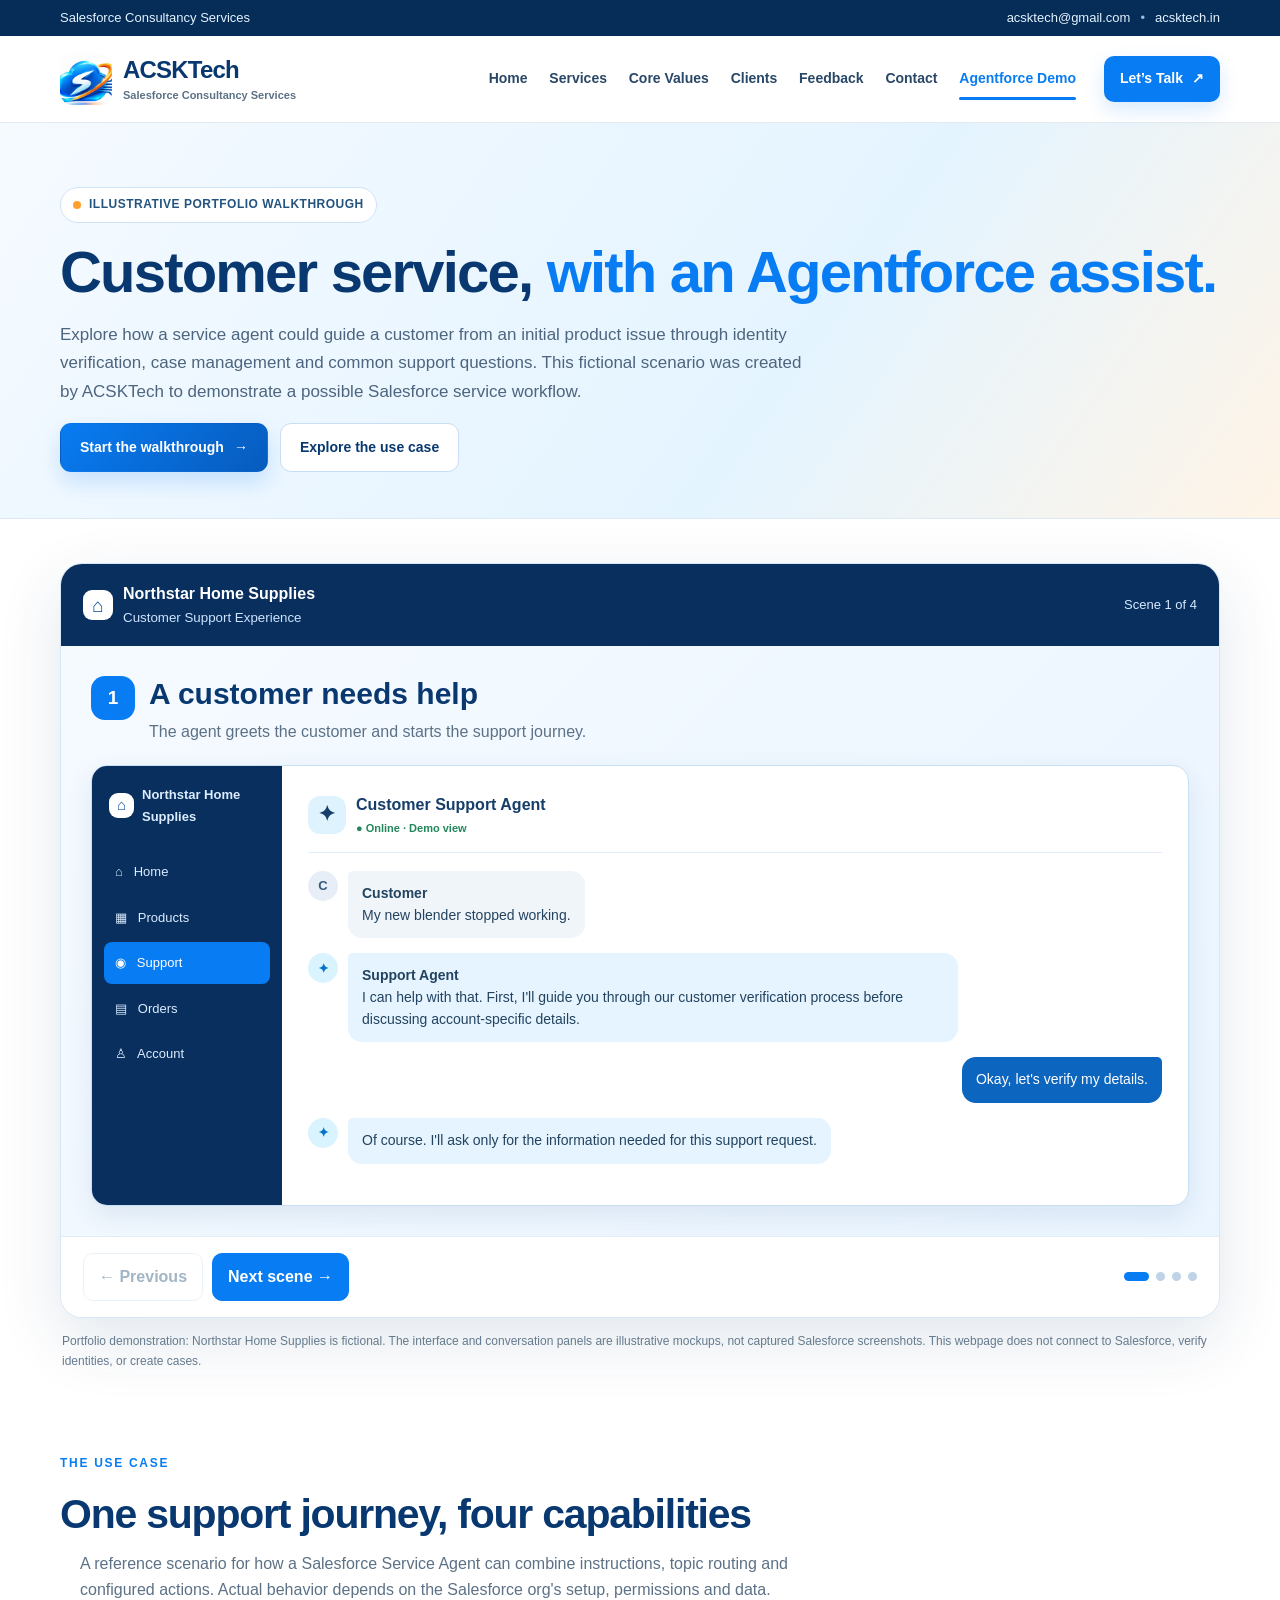
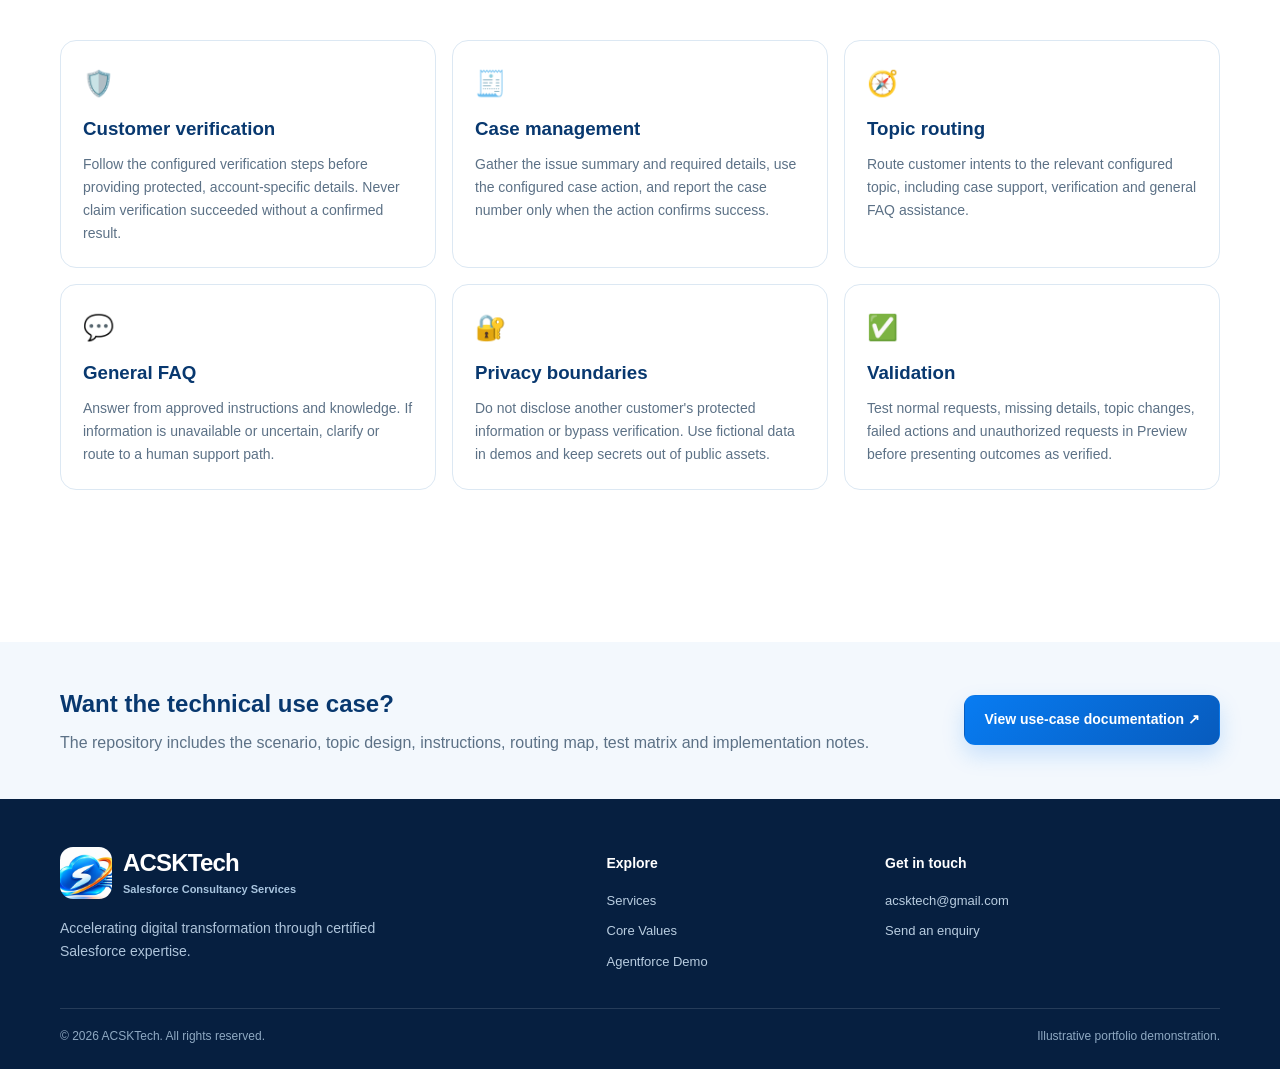
==== agentforce-demo.html @ c54c713b "Add screenshot-style Agentforce demo walkthrough" ====
<!doctype html>
<html lang="en">
<head>
<meta charset="utf-8"><meta name="viewport" content="width=device-width, initial-scale=1">
<title>Agentforce Service Demo | ACSKTech</title>
<meta name="description" content="Explore a screenshot-style Agentforce service journey for the fictional Northstar Home Supplies company, presented by ACSKTech.">
<meta name="theme-color" content="#073b78"><link rel="icon" type="image/jpeg" href="acsktech-logo-mark.jpg"><link rel="stylesheet" href="styles.css">
<style>
.demo-hero{background:linear-gradient(125deg,#f5faff,#e4f4ff 62%,#fff4e7);padding:64px 0 46px;border-bottom:1px solid var(--line)}.demo-hero h1{font-size:clamp(36px,5vw,58px);line-height:1.08;letter-spacing:-1.8px;color:var(--navy);margin:0 0 18px}.demo-hero h1 span{color:var(--blue)}.demo-hero p{max-width:760px;color:#4d657e;font-size:17px}.demo-label{display:inline-flex;align-items:center;gap:8px;padding:7px 12px;border-radius:999px;background:#fff;border:1px solid #cfe3f7;color:#23547f;font-size:12px;font-weight:800;letter-spacing:.5px;text-transform:uppercase;margin-bottom:18px}.demo-label:before{content:"";width:8px;height:8px;border-radius:50%;background:var(--orange)}.demo-wrap{padding:44px 0 70px}.demo-player{border:1px solid #d8e7f5;border-radius:22px;overflow:hidden;box-shadow:0 22px 65px rgba(8,56,111,.12);background:white}.player-top{display:flex;align-items:center;justify-content:space-between;gap:15px;padding:17px 22px;background:#082f5e;color:white}.player-brand{font-weight:800;display:flex;align-items:center;gap:10px}.mini-house{display:grid;place-items:center;width:30px;height:30px;border-radius:9px;background:#fff;color:#0a4e9e;font-size:19px}.player-counter{font-size:13px;color:#d7eaff;white-space:nowrap}.player-stage{padding:clamp(14px,3vw,30px);background:linear-gradient(135deg,#f5faff,#eaf5ff)}.slide{display:none}.slide.active{display:block;animation:fadein .28s ease}@keyframes fadein{from{opacity:.45;transform:translateY(5px)}to{opacity:1;transform:none}}.slide-head{display:flex;align-items:flex-start;gap:14px;margin-bottom:20px}.slide-num{flex:0 0 44px;height:44px;display:grid;place-items:center;border-radius:14px;background:var(--blue);color:white;font-weight:900;font-size:19px}.slide-head h2{margin:0;color:var(--navy);font-size:clamp(22px,3vw,30px);line-height:1.2}.slide-head p{margin:7px 0 0;color:var(--muted)}.mock-app{display:grid;grid-template-columns:190px minmax(0,1fr);min-height:345px;border:1px solid #c9dff2;border-radius:16px;overflow:hidden;background:white;box-shadow:0 10px 28px rgba(8,56,111,.09)}.mock-sidebar{background:#082f5e;color:#dcecff;padding:18px 12px}.mock-logo{font-weight:800;font-size:13px;display:flex;gap:8px;align-items:center;padding:0 5px 20px}.mock-logo .mini-house{width:25px;height:25px;flex:0 0 25px;font-size:15px}.mock-nav{padding:10px 11px;border-radius:8px;font-size:13px;margin:4px 0}.mock-nav.selected{background:#087cf2;color:white}.mock-main{padding:clamp(14px,2.5vw,26px);min-width:0}.mock-title{display:flex;align-items:center;gap:10px;border-bottom:1px solid #e3edf7;padding-bottom:15px;margin-bottom:18px;font-weight:850;color:#163e69}.agent-dot{display:grid;place-items:center;width:38px;height:38px;border-radius:12px;background:#dff3ff;font-size:21px}.status{display:block;color:#23875b;font-size:11px;font-weight:700}.chat-row{display:flex;gap:10px;margin:15px 0;align-items:flex-start}.chat-avatar{flex:0 0 30px;width:30px;height:30px;border-radius:50%;background:#e7eef7;display:grid;place-items:center;color:#365b7d;font-size:13px;font-weight:800}.bubble{padding:12px 14px;border-radius:5px 14px 14px 14px;background:#f0f5fa;max-width:610px;color:#23435f;font-size:14px;line-height:1.55}.chat-row.agent .chat-avatar{background:#d9f3ff;color:#0874c9}.chat-row.agent .bubble{background:#e5f4ff}.chat-row.right{justify-content:flex-end}.chat-row.right .bubble{background:#0c65be;color:#fff;border-radius:14px 5px 14px 14px}.field-list{border:1px solid #dce9f6;border-radius:12px;overflow:hidden}.field{display:flex;justify-content:space-between;gap:12px;padding:12px 14px;border-bottom:1px solid #eaf1f8;font-size:13px}.field:last-child{border:0}.field strong{color:#234c75}.pill{font-size:11px;font-weight:800;border-radius:999px;padding:3px 8px;background:#fff0d9;color:#945500;white-space:nowrap}.pill.good{background:#def8e9;color:#16764a}.case-card{border:1px solid #d6e6f5;border-radius:13px;overflow:hidden}.case-head{display:flex;justify-content:space-between;gap:10px;align-items:center;background:#f5faff;padding:14px 16px;border-bottom:1px solid #dce9f6}.case-head strong{color:#163e69}.case-body{padding:16px}.case-number{font-size:23px;font-weight:900;color:#0b62bd;letter-spacing:.3px}.case-grid{display:grid;grid-template-columns:repeat(3,1fr);gap:12px;margin-top:14px}.case-stat{padding:12px;border-radius:10px;background:#f5f9fd}.case-stat small{display:block;color:var(--muted);font-size:11px}.case-stat strong{font-size:13px;color:#244b72}.notice{padding:11px 13px;border-radius:10px;background:#fff4e3;color:#885200;font-size:12px;margin-top:15px;border:1px solid #ffdfac}.choice-row{display:flex;flex-wrap:wrap;gap:9px;margin-top:14px}.choice{border:1px solid #b8d9f7;border-radius:9px;padding:8px 11px;color:#075bb5;font-size:12px;font-weight:800;background:#fff}.player-controls{display:flex;justify-content:space-between;align-items:center;gap:14px;padding:16px 22px;border-top:1px solid #e2edf7;background:white}.control-group{display:flex;gap:9px}.control-btn{border:1px solid #c9dced;background:white;color:#17476f;border-radius:10px;padding:10px 15px;font-weight:800;cursor:pointer}.control-btn.primary{background:var(--blue);color:white;border-color:var(--blue)}.control-btn:disabled{opacity:.4;cursor:not-allowed}.dots{display:flex;gap:7px;align-items:center}.dot-btn{width:9px;height:9px;border:0;border-radius:99px;background:#bfd3e6;padding:0;cursor:pointer}.dot-btn.active{width:25px;background:var(--blue)}.disclaimer{font-size:12px;color:#657a8e;margin:14px 2px 0}.usecase-grid{display:grid;grid-template-columns:repeat(3,1fr);gap:16px;margin-top:24px}.usecase-card{padding:22px;border:1px solid var(--line);border-radius:16px;background:white}.usecase-card .ico{font-size:25px;margin-bottom:10px}.usecase-card h3{color:var(--navy);margin-bottom:8px}.usecase-card p{color:var(--muted);font-size:14px;margin:0}.docs-band{background:#f3f8fd;padding:42px 0}.docs-inner{display:flex;align-items:center;justify-content:space-between;gap:24px}.docs-inner h2{margin:0 0 7px;color:var(--navy)}.docs-inner p{margin:0;color:var(--muted)}@media(max-width:720px){.mock-app{grid-template-columns:1fr}.mock-sidebar{display:none}.case-grid{grid-template-columns:1fr}.usecase-grid{grid-template-columns:1fr}.player-top,.player-controls{padding:14px}.docs-inner{align-items:flex-start;flex-direction:column}.demo-hero{padding:46px 0 32px}}@media(prefers-reduced-motion:reduce){.slide.active{animation:none}*{scroll-behavior:auto!important}}
</style>
</head>
<body><a class="skip-link" href="#main">Skip to content</a>
<div class="topbar"><div class="container topbar-inner"><span>Salesforce Consultancy Services</span><span><a href="mailto:acsktech@gmail.com">acsktech@gmail.com</a><span class="dot">•</span><a href="https://acsktech.in">acsktech.in</a></span></div></div>
<header class="site-header"><div class="container nav-wrap">
<a class="brand" href="index.html" aria-label="ACSKTech home"><img src="acsktech-logo-mark.jpg" alt="" width="52" height="52"><span class="brand-copy"><strong>ACSKTech</strong><small>Salesforce Consultancy Services</small></span></a>
<button class="menu-toggle" type="button" aria-expanded="false" aria-controls="primary-nav"><span></span><span></span><span></span><b class="sr-only">Toggle navigation</b></button>
<nav id="primary-nav" class="primary-nav" aria-label="Main navigation"><a href="index.html">Home</a><a href="services.html">Services</a><a href="values.html">Core Values</a><a href="clients.html">Clients</a><a href="feedback.html">Feedback</a><a href="contact.html">Contact</a><a class="active" aria-current="page" href="agentforce-demo.html">Agentforce Demo</a></nav>
<a class="header-cta" href="contact.html">Let’s Talk <span aria-hidden="true">↗</span></a>
</div></header>
<main id="main">
<section class="demo-hero"><div class="container"><span class="demo-label">Illustrative portfolio walkthrough</span><h1>Customer service, <span>with an Agentforce assist.</span></h1><p>Explore how a service agent could guide a customer from an initial product issue through identity verification, case management and common support questions. This fictional scenario was created by ACSKTech to demonstrate a possible Salesforce service workflow.</p><div class="button-row"><a class="button button-primary" href="#walkthrough">Start the walkthrough <span aria-hidden="true">→</span></a><a class="button button-secondary" href="#use-case">Explore the use case</a></div></div></section>
<section class="demo-wrap" id="walkthrough"><div class="container"><div class="demo-player" aria-label="Screenshot-style Agentforce demo walkthrough">
<div class="player-top"><div class="player-brand"><span class="mini-house" aria-hidden="true">⌂</span><span>Northstar Home Supplies <small style="display:block;font-weight:500;color:#cfe4ff">Customer Support Experience</small></span></div><div class="player-counter" id="counter" aria-live="polite">Scene 1 of 4</div></div>
<div class="player-stage">
<article class="slide active" data-slide="0"><div class="slide-head"><span class="slide-num">1</span><div><h2>A customer needs help</h2><p>The agent greets the customer and starts the support journey.</p></div></div><div class="mock-app"><aside class="mock-sidebar"><div class="mock-logo"><span class="mini-house">⌂</span> Northstar Home Supplies</div><div class="mock-nav">⌂ &nbsp; Home</div><div class="mock-nav">▦ &nbsp; Products</div><div class="mock-nav selected">◉ &nbsp; Support</div><div class="mock-nav">▤ &nbsp; Orders</div><div class="mock-nav">♙ &nbsp; Account</div></aside><div class="mock-main"><div class="mock-title"><span class="agent-dot">✦</span><span>Customer Support Agent <span class="status">● Online · Demo view</span></span></div><div class="chat-row"><span class="chat-avatar">C</span><div class="bubble"><strong>Customer</strong><br>My new blender stopped working.</div></div><div class="chat-row agent"><span class="chat-avatar">✦</span><div class="bubble"><strong>Support Agent</strong><br>I can help with that. First, I'll guide you through our customer verification process before discussing account-specific details.</div></div><div class="chat-row right"><div class="bubble">Okay, let's verify my details.</div></div><div class="chat-row agent"><span class="chat-avatar">✦</span><div class="bubble">Of course. I'll ask only for the information needed for this support request.</div></div></div></div></article>
<article class="slide" data-slide="1"><div class="slide-head"><span class="slide-num">2</span><div><h2>Verification comes first</h2><p>Account-specific help follows the configured verification process.</p></div></div><div class="mock-app"><aside class="mock-sidebar"><div class="mock-logo"><span class="mini-house">⌂</span> Northstar Home Supplies</div><div class="mock-nav">⌂ &nbsp; Home</div><div class="mock-nav">▦ &nbsp; Products</div><div class="mock-nav selected">◉ &nbsp; Support</div><div class="mock-nav">▤ &nbsp; Orders</div><div class="mock-nav">♙ &nbsp; Account</div></aside><div class="mock-main"><div class="mock-title"><span class="agent-dot">🛡</span><span>Customer Verification <span class="status">● Secure support flow · Illustrative</span></span></div><div class="field-list"><div class="field"><strong>Identity information</strong><span class="pill">Required by policy</span></div><div class="field"><span>Customer-provided details</span><span class="pill good">Demo input</span></div><div class="field"><span>Order or account reference</span><span class="pill">If needed</span></div><div class="field"><span>Verification outcome</span><span class="pill">Not represented as real</span></div></div><div class="chat-row agent"><span class="chat-avatar">✦</span><div class="bubble">For your privacy, I need to complete the configured verification steps before sharing account-specific information. Please don't share passwords or payment-card details.</div></div><div class="notice">Illustrative UI only. No customer identity is checked and no real account data is accessed on this page.</div></div></div></article>
<article class="slide" data-slide="2"><div class="slide-head"><span class="slide-num">3</span><div><h2>Capture the issue and manage a case</h2><p>The agent collects useful details and reports an outcome only after the configured action succeeds.</p></div></div><div class="mock-app"><aside class="mock-sidebar"><div class="mock-logo"><span class="mini-house">⌂</span> Northstar Home Supplies</div><div class="mock-nav">⌂ &nbsp; Home</div><div class="mock-nav">▦ &nbsp; Products</div><div class="mock-nav selected">◉ &nbsp; Support</div><div class="mock-nav">▤ &nbsp; Orders</div><div class="mock-nav">♙ &nbsp; Account</div></aside><div class="mock-main"><div class="mock-title"><span class="agent-dot">▣</span><span>Service Case <span class="status">● Sample record view</span></span></div><div class="case-card"><div class="case-head"><strong>Blender not powering on</strong><span class="pill good">Illustrative sample</span></div><div class="case-body"><p style="margin:0;color:#5c7186;font-size:13px">Customer reports that the blender does not turn on when plugged in.</p><div class="case-grid"><div class="case-stat"><small>CASE REFERENCE</small><strong>DEMO-1047</strong></div><div class="case-stat"><small>PRIORITY</small><strong>Normal</strong></div><div class="case-stat"><small>STATUS</small><strong>Example only</strong></div></div><div class="notice">Sample case reference only — this page has not created a Salesforce record.</div></div></div><div class="chat-row agent"><span class="chat-avatar">✦</span><div class="bubble">I have captured the issue details in this demonstration. In a live configuration, I would confirm case creation only after Salesforce returns a successful result.</div></div></div></div></article>
<article class="slide" data-slide="3"><div class="slide-head"><span class="slide-num">4</span><div><h2>Answer FAQs and route the next request</h2><p>Common questions can be answered while more complex needs follow the configured routing path.</p></div></div><div class="mock-app"><aside class="mock-sidebar"><div class="mock-logo"><span class="mini-house">⌂</span> Northstar Home Supplies</div><div class="mock-nav">⌂ &nbsp; Home</div><div class="mock-nav">▦ &nbsp; Products</div><div class="mock-nav selected">◉ &nbsp; Support</div><div class="mock-nav">▤ &nbsp; Orders</div><div class="mock-nav">♙ &nbsp; Account</div></aside><div class="mock-main"><div class="mock-title"><span class="agent-dot">✦</span><span>Customer Support Agent <span class="status">● FAQ & routing · Demo view</span></span></div><div class="chat-row"><span class="chat-avatar">C</span><div class="bubble"><strong>Customer</strong><br>What is your return policy?</div></div><div class="chat-row agent"><span class="chat-avatar">✦</span><div class="bubble"><strong>Support Agent</strong><br>Our return policy depends on the product and purchase terms. I can help explain the published policy or guide you to the right support team for a product-specific issue.</div></div><div class="choice-row"><span class="choice">Product Support</span><span class="choice">Returns & Exchanges</span><span class="choice">Account Assistance</span></div><div class="notice">Example answer for the fictional company. Replace with Northstar's approved policy if this scenario is adapted for a real business.</div></div></div></article>
</div>
<div class="player-controls"><div class="control-group"><button class="control-btn" id="prev" type="button" disabled>← Previous</button><button class="control-btn primary" id="next" type="button">Next scene →</button></div><div class="dots" aria-label="Choose demo scene"><button class="dot-btn active" type="button" data-go="0" aria-label="Scene 1"></button><button class="dot-btn" type="button" data-go="1" aria-label="Scene 2"></button><button class="dot-btn" type="button" data-go="2" aria-label="Scene 3"></button><button class="dot-btn" type="button" data-go="3" aria-label="Scene 4"></button></div></div></div><p class="disclaimer">Portfolio demonstration: Northstar Home Supplies is fictional. The interface and conversation panels are illustrative mockups, not captured Salesforce screenshots. This webpage does not connect to Salesforce, verify identities, or create cases.</p>
<section id="use-case" class="section"><div class="section-heading"><p class="eyebrow">The use case</p><h2>One support journey, four capabilities</h2><p>A reference scenario for how a Salesforce Service Agent can combine instructions, topic routing and configured actions. Actual behavior depends on the Salesforce org's setup, permissions and data.</p></div><div class="usecase-grid"><article class="usecase-card"><div class="ico">🛡️</div><h3>Customer verification</h3><p>Follow the configured verification steps before providing protected, account-specific details. Never claim verification succeeded without a confirmed result.</p></article><article class="usecase-card"><div class="ico">🧾</div><h3>Case management</h3><p>Gather the issue summary and required details, use the configured case action, and report the case number only when the action confirms success.</p></article><article class="usecase-card"><div class="ico">🧭</div><h3>Topic routing</h3><p>Route customer intents to the relevant configured topic, including case support, verification and general FAQ assistance.</p></article><article class="usecase-card"><div class="ico">💬</div><h3>General FAQ</h3><p>Answer from approved instructions and knowledge. If information is unavailable or uncertain, clarify or route to a human support path.</p></article><article class="usecase-card"><div class="ico">🔐</div><h3>Privacy boundaries</h3><p>Do not disclose another customer's protected information or bypass verification. Use fictional data in demos and keep secrets out of public assets.</p></article><article class="usecase-card"><div class="ico">✅</div><h3>Validation</h3><p>Test normal requests, missing details, topic changes, failed actions and unauthorized requests in Preview before presenting outcomes as verified.</p></article></div></section>
</div></section>
<section class="docs-band"><div class="container docs-inner"><div><h2>Want the technical use case?</h2><p>The repository includes the scenario, topic design, instructions, routing map, test matrix and implementation notes.</p></div><a class="button button-primary" href="https://github.com/acsktech-acsk/acsktech-website/blob/main/docs/agentforce-northstar-use-case.md" target="_blank" rel="noopener">View use-case documentation ↗</a></div></section>
</main>
<footer class="site-footer"><div class="container footer-grid"><div class="footer-brand"><a class="brand brand-footer" href="index.html"><img src="acsktech-logo-mark.jpg" alt="" width="46" height="46"><span class="brand-copy"><strong>ACSKTech</strong><small>Salesforce Consultancy Services</small></span></a><p>Accelerating digital transformation through certified Salesforce expertise.</p></div><div><h2>Explore</h2><ul><li><a href="services.html">Services</a></li><li><a href="values.html">Core Values</a></li><li><a href="agentforce-demo.html">Agentforce Demo</a></li></ul></div><div><h2>Get in touch</h2><ul><li><a href="mailto:acsktech@gmail.com">acsktech@gmail.com</a></li><li><a href="contact.html">Send an enquiry</a></li></ul></div></div><div class="container footer-bottom"><span>© <span data-year></span> ACSKTech. All rights reserved.</span><span>Illustrative portfolio demonstration.</span></div></footer>
<script src="script.js" defer></script><script>
(()=>{const slides=[...document.querySelectorAll('.slide')],dots=[...document.querySelectorAll('.dot-btn')],prev=document.getElementById('prev'),next=document.getElementById('next'),counter=document.getElementById('counter');let current=0;function show(n){current=Math.max(0,Math.min(slides.length-1,n));slides.forEach((s,i)=>{s.classList.toggle('active',i===current);s.setAttribute('aria-hidden',String(i!==current))});dots.forEach((d,i)=>{d.classList.toggle('active',i===current);if(i===current)d.setAttribute('aria-current','step');else d.removeAttribute('aria-current')});prev.disabled=current===0;next.textContent=current===slides.length-1?'Start again ↺':'Next scene →';counter.textContent='Scene '+(current+1)+' of '+slides.length}prev.addEventListener('click',()=>show(current-1));next.addEventListener('click',()=>show(current===slides.length-1?0:current+1));dots.forEach(d=>d.addEventListener('click',()=>show(Number(d.dataset.go))));document.addEventListener('keydown',e=>{if(e.altKey||e.ctrlKey||e.metaKey)return;if(e.key==='ArrowRight')show(current===slides.length-1?0:current+1);if(e.key==='ArrowLeft')show(current-1)});show(0)})();
</script></body></html>
---- styles.css ----
/* ACSKTech responsive site styles — designed to keep content readable at every viewport. */
:root{--navy:#08386f;--blue:#087cf2;--blue-dark:#0759b5;--cyan:#12c9e8;--orange:#ff9f2d;--ink:#142d46;--muted:#5c7186;--line:#dce8f3;--pale:#f4f9ff;--white:#fff;--shadow:0 14px 38px rgba(8,56,111,.09);--radius:20px;--max:1160px}
*{box-sizing:border-box}html{scroll-behavior:smooth;scroll-padding-top:110px}body{margin:0;font-family:Inter,"Segoe UI",Roboto,Arial,sans-serif;color:var(--ink);background:#fff;line-height:1.65;-webkit-font-smoothing:antialiased}img{display:block;max-width:100%;height:auto}a{color:inherit;text-decoration:none}a:hover{color:var(--blue)}button,input,select,textarea{font:inherit}.container{width:min(var(--max),calc(100% - 48px));margin-inline:auto}.skip-link{position:absolute;left:-999px;top:10px;background:#fff;padding:10px;z-index:100}.skip-link:focus{left:10px}.sr-only{position:absolute;width:1px;height:1px;padding:0;margin:-1px;overflow:hidden;clip:rect(0,0,0,0);white-space:nowrap;border:0}
.topbar{background:#062c58;color:#e3f3ff;font-size:13px}.topbar-inner{min-height:36px;display:flex;justify-content:space-between;align-items:center;gap:12px}.topbar a{color:#e3f3ff}.dot{padding-inline:10px;color:#8fbfe9}
.site-header{position:sticky;top:0;z-index:50;background:rgba(255,255,255,.97);border-bottom:1px solid rgba(8,56,111,.1);backdrop-filter:blur(14px)}.nav-wrap{min-height:86px;display:flex;align-items:center;gap:28px}.brand{display:flex;align-items:center;gap:11px;flex:0 0 auto;min-width:250px}.brand img{width:52px;height:52px;object-fit:cover;border-radius:13px;background:#fff}.brand-copy{display:flex;flex-direction:column;line-height:1.2}.brand-copy strong{font-size:24px;letter-spacing:-.8px;color:var(--navy);font-weight:850}.brand-copy small{font-size:11px;color:var(--muted);font-weight:650;margin-top:5px}.primary-nav{display:flex;align-items:center;justify-content:center;gap:clamp(12px,1.7vw,24px);margin-left:auto}.primary-nav a{position:relative;color:#294766;font-weight:700;font-size:14px;white-space:nowrap;padding:12px 0}.primary-nav a:hover,.primary-nav a.active{color:var(--blue)}.primary-nav a.active:after{content:"";position:absolute;left:0;right:0;bottom:3px;height:3px;border-radius:3px;background:var(--blue)}.header-cta{display:inline-flex;align-items:center;gap:9px;background:var(--blue);color:white;padding:11px 16px;border-radius:10px;font-size:14px;font-weight:750;white-space:nowrap;box-shadow:0 8px 20px rgba(8,124,242,.16)}.header-cta:hover{background:var(--blue-dark);color:white}.menu-toggle{display:none;border:1px solid var(--line);background:#fff;border-radius:10px;width:44px;height:42px;align-items:center;justify-content:center;flex-direction:column;gap:5px;cursor:pointer}.menu-toggle span{width:19px;height:2px;background:var(--navy);border-radius:2px}
.hero{position:relative;overflow:hidden;background:linear-gradient(125deg,#f7fbff 0%,#eaf6ff 54%,#dcf3ff 100%);border-bottom:1px solid #e2f0fb}.hero:before{content:"";position:absolute;width:520px;height:520px;right:-180px;top:-250px;border-radius:50%;background:rgba(18,201,232,.12)}.hero-layout{position:relative;display:grid;grid-template-columns:minmax(0,1.12fr) minmax(300px,.88fr);gap:46px;align-items:center;min-height:550px;padding-block:64px}.hero-copy{max-width:690px}.eyebrow{display:flex;align-items:center;gap:9px;margin:0 0 16px;color:var(--blue);font-size:12px;letter-spacing:1.7px;text-transform:uppercase;font-weight:850}.eyebrow-dot{width:8px;height:8px;border-radius:50%;background:var(--orange);box-shadow:0 0 0 4px rgba(255,159,45,.16)}h1,h2,h3,p{margin-top:0}.hero h1{font-size:clamp(40px,4.5vw,64px);line-height:1.08;letter-spacing:-2.4px;color:var(--navy);margin:0;max-width:760px}.hero h1 span{color:var(--blue)}.hero-lead{max-width:650px;margin:22px 0 28px;font-size:18px;line-height:1.75;color:#4d657e}.button-row{display:flex;gap:12px;flex-wrap:wrap}.button{display:inline-flex;justify-content:center;align-items:center;gap:10px;min-height:48px;padding:12px 19px;border-radius:11px;border:1px solid transparent;font-weight:800;font-size:14px;cursor:pointer;transition:transform .18s,background .18s,border-color .18s}.button:hover{transform:translateY(-2px)}.button-primary{background:linear-gradient(135deg,var(--blue),#075bbd);color:#fff;box-shadow:0 10px 22px rgba(8,124,242,.18)}.button-primary:hover{color:#fff;background:#075bbd}.button-secondary{background:#fff;border-color:#c7def4;color:var(--navy)}.button-secondary:hover{background:#f5fbff;color:var(--blue)}.trust-line{display:flex;align-items:center;gap:9px;margin-top:24px;font-size:13px;color:#58718a;font-weight:650}.trust-check{display:grid;place-items:center;width:21px;height:21px;border-radius:50%;background:#d9f8ec;color:#11744d;font-weight:900}
.hero-art{position:relative;min-height:360px;display:grid;place-items:center;isolation:isolate}.art-glow{position:absolute;width:340px;height:280px;background:radial-gradient(ellipse,rgba(18,201,232,.25),transparent 70%);filter:blur(5px)}.art-cloud{position:relative;z-index:2;width:250px;height:145px;border-radius:100px;background:linear-gradient(145deg,#13d5ed 0%,#087cf2 72%);box-shadow:0 28px 52px rgba(8,124,242,.24);transform:rotate(-5deg);display:grid;place-items:center}.art-cloud:before,.art-cloud:after{content:"";position:absolute;background:linear-gradient(145deg,#13d5ed,#087cf2);border-radius:50%;z-index:-1}.art-cloud:before{width:130px;height:130px;left:36px;top:-55px}.art-cloud:after{width:150px;height:150px;right:26px;top:-72px}.art-cloud span{font-size:78px;color:#fff;font-weight:900;line-height:1;text-shadow:0 4px 0 rgba(0,54,127,.15)}.art-orbit{position:absolute;z-index:3;width:330px;height:118px;border:4px solid var(--orange);border-left-color:transparent;border-right-color:transparent;border-radius:50%;transform:rotate(-18deg)}.orbit-two{width:390px;height:190px;border-color:rgba(8,124,242,.24);border-left-color:transparent;border-right-color:transparent;transform:rotate(25deg)}.art-node{position:absolute;z-index:4;width:18px;height:18px;border:5px solid #fff;border-radius:50%;background:var(--orange);box-shadow:0 0 0 4px rgba(255,159,45,.2)}.node-one{right:8%;top:24%}.node-two{left:7%;bottom:26%;background:var(--cyan);box-shadow:0 0 0 4px rgba(18,201,232,.2)}.node-three{right:15%;bottom:18%;background:var(--blue);box-shadow:0 0 0 4px rgba(8,124,242,.2)}.art-label{position:absolute;z-index:5;background:rgba(255,255,255,.9);border:1px solid rgba(8,56,111,.08);border-radius:10px;padding:9px 13px;box-shadow:var(--shadow);font-size:12px;font-weight:800;color:#285477}.label-one{top:12%;left:1%}.label-two{bottom:9%;right:0}
.section{padding:82px 0}.section-soft{background:#f5f9fe}.section-heading{max-width:760px;margin-bottom:36px}.section-heading.centered{text-align:center;margin-inline:auto}.section-heading.centered .eyebrow{justify-content:center}.section-heading h2,.band h2{font-size:clamp(29px,3.2vw,42px);line-height:1.18;letter-spacing:-1.2px;color:var(--navy);margin-bottom:13px}.section-heading>p:last-child{color:var(--muted);max-width:720px;margin-inline:auto}.feature-grid{display:grid;grid-template-columns:repeat(3,minmax(0,1fr));gap:20px}.feature-card,.service-card,.value-card{background:#fff;border:1px solid #e1ebf5;border-radius:var(--radius);padding:27px;box-shadow:var(--shadow)}.feature-icon{display:grid;place-items:center;width:49px;height:49px;border-radius:14px;background:linear-gradient(145deg,#e5f6ff,#d8f4ff);color:var(--blue);font-size:24px;font-weight:800;margin-bottom:18px}.feature-card h3,.service-card h2,.value-card h2{font-size:19px;color:var(--navy);margin-bottom:9px}.feature-card p,.service-card p,.value-card p{font-size:14px;line-height:1.75;color:var(--muted);margin-bottom:0}.band{background:linear-gradient(120deg,#062d5c,#0874dc);color:#fff;padding:52px 0}.band-inner{display:flex;align-items:center;justify-content:space-between;gap:36px}.band h2{color:#fff;max-width:720px}.band p:not(.eyebrow){color:#d9ebff;max-width:690px;margin-bottom:0}.eyebrow-light{color:#b7eaff}.button-light{background:#fff;color:var(--navy);flex:0 0 auto}.button-light:hover{color:var(--blue);background:#f1f8ff}.steps-grid{display:grid;grid-template-columns:repeat(4,minmax(0,1fr));gap:24px}.step{padding:8px 0}.step>span{display:grid;place-items:center;width:43px;height:43px;border-radius:13px;background:#e3f3ff;color:var(--blue);font-weight:900;margin-bottom:18px}.step h3{font-size:18px;color:var(--navy);margin-bottom:7px}.step p{font-size:14px;color:var(--muted);margin-bottom:0}
.page-hero{padding:72px 0 68px;background:linear-gradient(125deg,#f5fbff,#e4f5ff);border-bottom:1px solid #e2effa}.narrow{max-width:var(--max)}.page-hero h1{font-size:clamp(36px,4.2vw,54px);line-height:1.12;letter-spacing:-1.7px;color:var(--navy);max-width:850px;margin:0 0 14px}.page-hero p:not(.eyebrow){font-size:18px;color:var(--muted);max-width:760px;margin-bottom:0}.service-grid,.values-grid{display:grid;grid-template-columns:repeat(3,minmax(0,1fr));gap:20px}.service-card{min-height:220px}.service-card h2{font-size:19px}.values-grid{grid-template-columns:repeat(3,minmax(0,1fr))}.value-number{display:block;color:var(--blue);font-weight:900;font-size:12px;letter-spacing:1.5px;margin-bottom:17px}.content-panel{max-width:740px;margin:0 auto;padding:42px;border:1px solid var(--line);border-radius:var(--radius);box-shadow:var(--shadow);text-align:center}.content-panel .feature-icon{margin-inline:auto}.content-panel h2{font-size:27px;color:var(--navy)}.content-panel p{color:var(--muted);max-width:580px;margin:0 auto 25px}
.contact-layout{display:grid;grid-template-columns:minmax(0,.82fr) minmax(0,1.18fr);gap:48px;align-items:start}.contact-aside{padding:14px 0}.contact-aside h2{font-size:clamp(28px,3vw,38px);line-height:1.18;letter-spacing:-1px;color:var(--navy);margin-bottom:14px}.contact-aside>p:not(.eyebrow){color:var(--muted);line-height:1.8}.contact-detail{display:flex;align-items:flex-start;gap:14px;padding:18px 0;border-bottom:1px solid #e5edf5}.detail-icon{display:grid;place-items:center;flex:0 0 42px;height:42px;border-radius:12px;background:#e8f6ff;color:var(--blue);font-size:20px}.contact-detail strong,.contact-detail a,.contact-detail span:not(.detail-icon){display:block}.contact-detail strong{font-size:14px;color:var(--navy);margin:0 0 3px}.contact-detail div>a,.contact-detail div>span{font-size:14px;color:var(--muted);overflow-wrap:anywhere}.aside-note{margin-top:24px;background:#f3f9ff;border-radius:13px;padding:17px 18px;font-size:14px}.aside-note strong{color:var(--navy)}.aside-note p{margin:5px 0 0;color:var(--muted)}.aside-note a{color:var(--blue);font-weight:750}.form-panel{padding:30px;background:#fff;border:1px solid #e0eaf4;border-radius:var(--radius);box-shadow:var(--shadow)}.form-panel h2{font-size:27px;color:var(--navy);margin:0 0 5px}.panel-intro{color:var(--muted);font-size:13px;margin-bottom:23px}.form-panel form{display:grid;gap:9px}.form-panel label{font-size:13px;font-weight:750;color:#244768;margin-top:7px}.form-panel input,.form-panel textarea,.form-panel select{display:block;width:100%;margin-top:6px;border:1px solid #cbdbea;border-radius:10px;padding:12px 13px;background:#fff;color:var(--ink);outline:none;transition:border-color .15s,box-shadow .15s}.form-panel input:focus,.form-panel textarea:focus,.form-panel select:focus{border-color:var(--blue);box-shadow:0 0 0 3px rgba(8,124,242,.12)}.form-panel textarea{min-height:132px;resize:vertical}.form-panel input::placeholder,.form-panel textarea::placeholder{color:#91a1b2}.form-panel .button{margin-top:9px;justify-self:start}.form-status{min-height:1.4em;margin:4px 0 0;font-size:13px;font-weight:700;color:var(--muted)}.form-status.success{color:#137547}.form-status.error{color:#b42318}.form-note{font-size:12px;color:#718398;margin:0}.honeypot{position:absolute!important;left:-10000px!important;top:auto!important;width:1px!important;height:1px!important;overflow:hidden!important}.submit-button:disabled{opacity:.65;cursor:wait;transform:none}
.site-footer{background:#061f40;color:#d4e5f6;padding:48px 0 22px}.footer-grid{display:grid;grid-template-columns:1.5fr .7fr 1fr;gap:44px}.brand-footer{min-width:0}.brand-footer .brand-copy strong{color:#fff}.brand-footer .brand-copy small{color:#a9c5df}.footer-brand>p{max-width:370px;margin:18px 0 0;color:#afc5db;font-size:14px}.site-footer h2{font-size:14px;color:#fff;margin:5px 0 15px}.site-footer ul{list-style:none;margin:0;padding:0;display:grid;gap:9px}.site-footer li,.site-footer li a{font-size:13px;color:#b9cde0}.site-footer li a:hover{color:#fff}.footer-note{font-size:12px;color:#8fa9c2;max-width:300px;margin-top:18px}.footer-bottom{display:flex;justify-content:space-between;gap:15px;border-top:1px solid rgba(255,255,255,.13);margin-top:36px;padding-top:18px;color:#8fa9c2;font-size:12px}
@media(max-width:1080px){.brand{min-width:220px}.brand-copy strong{font-size:22px}.nav-wrap{gap:18px}.primary-nav{gap:13px}.primary-nav a{font-size:13px}.header-cta{padding:10px 12px}.hero-layout{gap:25px}.art-label{font-size:11px}}
@media(max-width:900px){.container{width:min(var(--max),calc(100% - 36px))}.nav-wrap{min-height:76px;flex-wrap:wrap;justify-content:space-between;gap:12px}.brand{min-width:0}.brand img{width:46px;height:46px}.brand-copy strong{font-size:21px}.menu-toggle{display:flex;margin-left:auto}.header-cta{display:none}.primary-nav{display:none;order:5;flex:0 0 100%;width:100%;margin:0;padding:7px 0 15px;align-items:stretch;gap:2px;flex-direction:column}.primary-nav.is-open{display:flex}.primary-nav a{padding:11px 12px;border-radius:8px;font-size:14px}.primary-nav a.active:after{display:none}.primary-nav a.active{background:#eef7ff}.hero-layout{grid-template-columns:minmax(0,1fr) minmax(250px,.8fr);min-height:490px;padding-block:54px}.hero h1{font-size:clamp(38px,5.4vw,54px)}.hero-art{min-height:290px;transform:scale(.92)}.feature-grid,.service-grid,.values-grid{grid-template-columns:repeat(2,minmax(0,1fr))}.steps-grid{grid-template-columns:repeat(2,minmax(0,1fr))}.contact-layout{grid-template-columns:1fr;gap:26px}.contact-aside{padding:0}.contact-detail{max-width:550px}.form-panel{max-width:760px;width:100%}}
@media(max-width:620px){.container{width:calc(100% - 32px)}.topbar-inner{min-height:34px;justify-content:center;text-align:center}.topbar-inner>span:first-child{display:none}.topbar-inner>span:last-child{font-size:12px}.nav-wrap{min-height:70px}.brand img{width:42px;height:42px}.brand-copy strong{font-size:20px}.brand-copy small{font-size:10px}.hero-layout{grid-template-columns:1fr;gap:8px;padding-block:48px 36px}.hero h1{font-size:clamp(38px,10vw,50px);letter-spacing:-1.7px}.hero-lead{font-size:16px;margin:18px 0 23px}.hero-art{min-height:240px;transform:scale(.78);margin:-2px 0 -18px}.trust-line{align-items:flex-start;font-size:12px}.section{padding:60px 0}.section-heading{margin-bottom:28px}.section-heading h2,.band h2{font-size:30px}.feature-grid,.service-grid,.values-grid,.steps-grid{grid-template-columns:1fr}.feature-card,.service-card,.value-card{padding:23px}.band{padding:40px 0}.band-inner{align-items:flex-start;flex-direction:column;gap:22px}.page-hero{padding:52px 0}.page-hero h1{font-size:clamp(34px,9vw,44px)}.page-hero p:not(.eyebrow){font-size:16px}.content-panel{padding:28px 22px}.form-panel{padding:23px 18px}.form-panel h2{font-size:24px}.footer-grid{grid-template-columns:1fr;gap:28px}.footer-bottom{flex-direction:column;gap:5px;margin-top:28px}.button-row .button{width:100%}}
@media(prefers-reduced-motion:reduce){*,*::before,*::after{scroll-behavior:auto!important;transition:none!important}}

/* Portfolio showcase */
.portfolio-section{background:linear-gradient(180deg,#fff 0%,#f4f9ff 100%)}.portfolio-card{max-width:900px;margin:0 auto;padding:clamp(24px,4vw,42px);border:1px solid #dce8f3;border-radius:22px;background:#fff;box-shadow:0 14px 38px rgba(8,56,111,.09)}.portfolio-card-top{display:flex;justify-content:space-between;align-items:center;gap:12px;flex-wrap:wrap;margin-bottom:20px}.portfolio-tag,.portfolio-status{display:inline-flex;align-items:center;padding:6px 11px;border-radius:999px;font-size:12px;font-weight:800}.portfolio-tag{background:#e8f3ff;color:#0759b5}.portfolio-status{background:#e5f9f3;color:#11744d}.portfolio-card h3{font-size:clamp(25px,3vw,34px);line-height:1.2;color:var(--navy);margin:0 0 14px;letter-spacing:-.7px}.portfolio-card>p{color:var(--muted)}.portfolio-points{padding-left:22px;margin:20px 0;color:#294766}.portfolio-points li{margin:8px 0;padding-left:4px}.portfolio-disclaimer{border-left:3px solid var(--orange);background:#fff8ee;padding:12px 15px;border-radius:0 9px 9px 0;font-size:13px;margin:22px 0}.portfolio-card .button-row{margin-top:20px}

/* Embedded portfolio video */
.portfolio-video-wrap{margin-top:24px}.portfolio-video{display:block;width:100%;max-height:620px;aspect-ratio:16/9;background:#071b34;border:1px solid #dce8f3;border-radius:16px;object-fit:contain}.portfolio-video-note{margin:10px 2px 0;font-size:13px;color:var(--muted)}
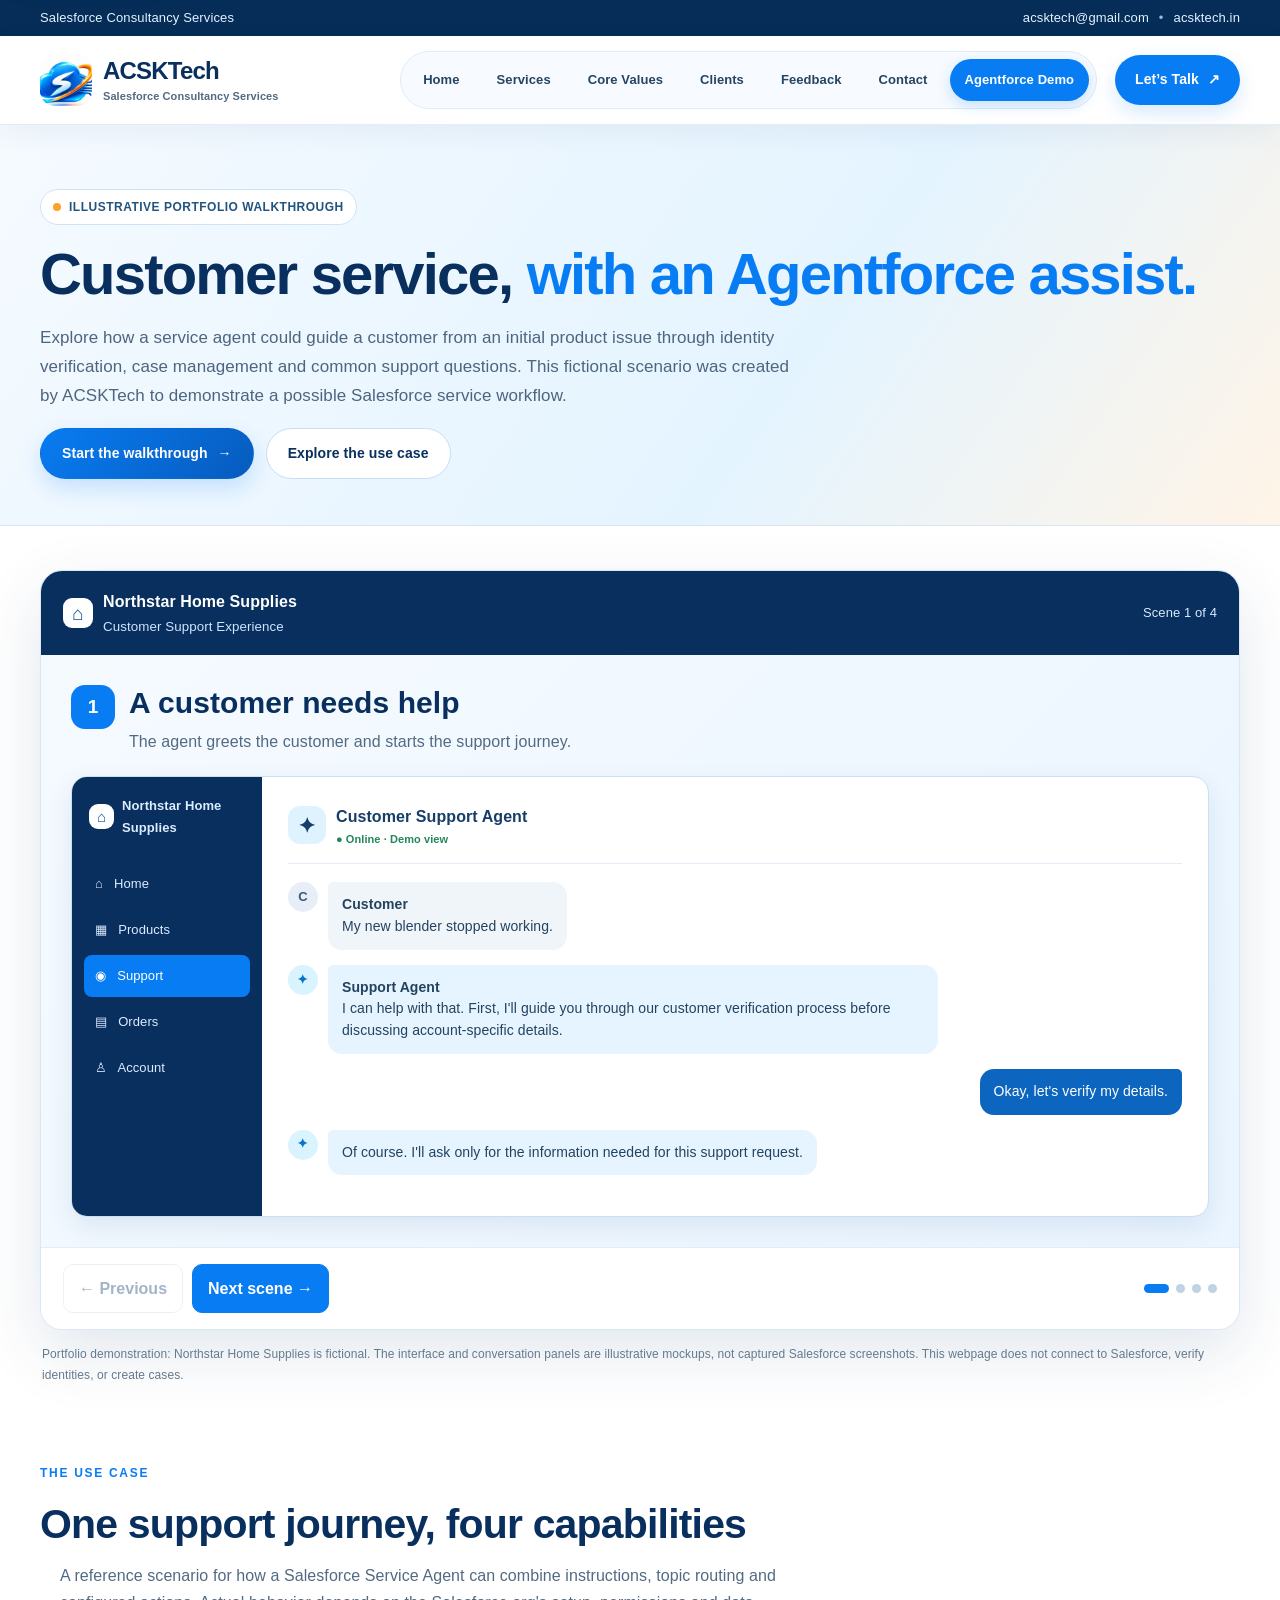
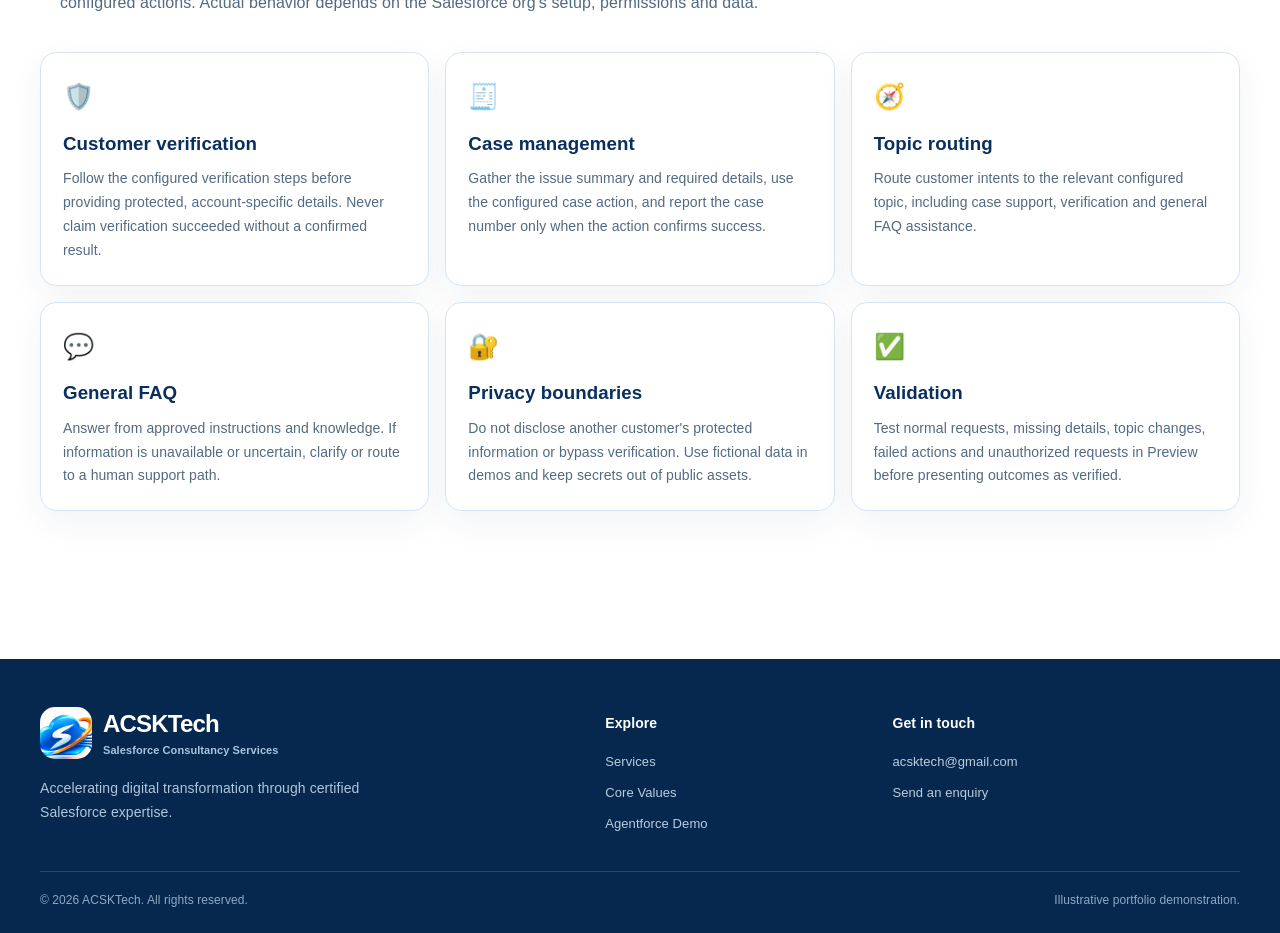
==== commit bb819bee: "Remove repository references and links from public demo page" ====
--- a/agentforce-demo.html
+++ b/agentforce-demo.html
@@ -30,7 +30,7 @@
 <div class="player-controls"><div class="control-group"><button class="control-btn" id="prev" type="button" disabled>← Previous</button><button class="control-btn primary" id="next" type="button">Next scene →</button></div><div class="dots" aria-label="Choose demo scene"><button class="dot-btn active" type="button" data-go="0" aria-label="Scene 1"></button><button class="dot-btn" type="button" data-go="1" aria-label="Scene 2"></button><button class="dot-btn" type="button" data-go="2" aria-label="Scene 3"></button><button class="dot-btn" type="button" data-go="3" aria-label="Scene 4"></button></div></div></div><p class="disclaimer">Portfolio demonstration: Northstar Home Supplies is fictional. The interface and conversation panels are illustrative mockups, not captured Salesforce screenshots. This webpage does not connect to Salesforce, verify identities, or create cases.</p>
 <section id="use-case" class="section"><div class="section-heading"><p class="eyebrow">The use case</p><h2>One support journey, four capabilities</h2><p>A reference scenario for how a Salesforce Service Agent can combine instructions, topic routing and configured actions. Actual behavior depends on the Salesforce org's setup, permissions and data.</p></div><div class="usecase-grid"><article class="usecase-card"><div class="ico">🛡️</div><h3>Customer verification</h3><p>Follow the configured verification steps before providing protected, account-specific details. Never claim verification succeeded without a confirmed result.</p></article><article class="usecase-card"><div class="ico">🧾</div><h3>Case management</h3><p>Gather the issue summary and required details, use the configured case action, and report the case number only when the action confirms success.</p></article><article class="usecase-card"><div class="ico">🧭</div><h3>Topic routing</h3><p>Route customer intents to the relevant configured topic, including case support, verification and general FAQ assistance.</p></article><article class="usecase-card"><div class="ico">💬</div><h3>General FAQ</h3><p>Answer from approved instructions and knowledge. If information is unavailable or uncertain, clarify or route to a human support path.</p></article><article class="usecase-card"><div class="ico">🔐</div><h3>Privacy boundaries</h3><p>Do not disclose another customer's protected information or bypass verification. Use fictional data in demos and keep secrets out of public assets.</p></article><article class="usecase-card"><div class="ico">✅</div><h3>Validation</h3><p>Test normal requests, missing details, topic changes, failed actions and unauthorized requests in Preview before presenting outcomes as verified.</p></article></div></section>
 </div></section>
-<section class="docs-band"><div class="container docs-inner"><div><h2>Want the technical use case?</h2><p>The repository includes the scenario, topic design, instructions, routing map, test matrix and implementation notes.</p></div><a class="button button-primary" href="https://github.com/acsktech-acsk/acsktech-website/blob/main/docs/agentforce-northstar-use-case.md" target="_blank" rel="noopener">View use-case documentation ↗</a></div></section>
+
 </main>
 <footer class="site-footer"><div class="container footer-grid"><div class="footer-brand"><a class="brand brand-footer" href="index.html"><img src="acsktech-logo-mark.jpg" alt="" width="46" height="46"><span class="brand-copy"><strong>ACSKTech</strong><small>Salesforce Consultancy Services</small></span></a><p>Accelerating digital transformation through certified Salesforce expertise.</p></div><div><h2>Explore</h2><ul><li><a href="services.html">Services</a></li><li><a href="values.html">Core Values</a></li><li><a href="agentforce-demo.html">Agentforce Demo</a></li></ul></div><div><h2>Get in touch</h2><ul><li><a href="mailto:acsktech@gmail.com">acsktech@gmail.com</a></li><li><a href="contact.html">Send an enquiry</a></li></ul></div></div><div class="container footer-bottom"><span>© <span data-year></span> ACSKTech. All rights reserved.</span><span>Illustrative portfolio demonstration.</span></div></footer>
 <script src="script.js" defer></script><script>
--- a/styles.css
+++ b/styles.css
@@ -19,3 +19,53 @@
 
 /* Embedded portfolio video */
 .portfolio-video-wrap{margin-top:24px}.portfolio-video{display:block;width:100%;max-height:620px;aspect-ratio:16/9;background:#071b34;border:1px solid #dce8f3;border-radius:16px;object-fit:contain}.portfolio-video-note{margin:10px 2px 0;font-size:13px;color:var(--muted)}
+
+
+/* ACSKTech visual refinement + accessibility layer */
+:root{--navy:#082f5e;--blue:#087cf2;--blue-dark:#0759b5;--cyan:#12c9e8;--orange:#ff9f2d;--ink:#142d46;--muted:#526a82;--line:#d6e5f3;--pale:#f3f8fe;--white:#fff;--shadow:0 18px 48px rgba(8,47,94,.10);--radius:22px;--max:1200px;--focus:#ff9f2d}
+html{scroll-padding-top:120px}
+body{font-size:16px;line-height:1.7;letter-spacing:.005em}
+::selection{background:#cce8ff;color:#082f5e}
+a,button,input,select,textarea{touch-action:manipulation}
+a{ text-underline-offset:3px}
+a:focus-visible,button:focus-visible,input:focus-visible,select:focus-visible,textarea:focus-visible,video:focus-visible,[tabindex]:focus-visible{outline:3px solid var(--focus)!important;outline-offset:4px!important;box-shadow:0 0 0 2px #fff!important}
+.topbar{font-size:13px;letter-spacing:.01em}
+.site-header{box-shadow:0 8px 26px rgba(8,47,94,.055);border-bottom:1px solid #e4edf6}
+.nav-wrap{gap:18px;min-height:88px}
+.brand{min-width:220px}
+.brand img{border-radius:15px}
+.primary-nav{gap:7px;padding:7px;border:1px solid #e0ebf6;border-radius:999px;background:#f7faff}
+.primary-nav a,.primary-nav a.active{display:inline-flex;align-items:center;justify-content:center;min-height:42px;padding:9px 15px;border-radius:999px;font-size:13px;font-weight:750;transition:background .18s ease,color .18s ease,transform .18s ease}
+.primary-nav a:after,.primary-nav a.active:after{display:none}
+.primary-nav a{color:#244563}
+.primary-nav a:hover{background:#e7f3ff;color:#0759b5}
+.primary-nav a.active{background:#087cf2;color:#fff;box-shadow:0 5px 14px rgba(8,124,242,.20)}
+.primary-nav a.active:hover{background:#0759b5;color:#fff}
+.header-cta{border-radius:999px;padding:13px 20px;min-height:46px}
+.button{border-radius:999px;min-height:50px;padding:13px 21px}
+.button-primary{box-shadow:0 9px 22px rgba(8,124,242,.19)}
+.hero{background:linear-gradient(130deg,#f8fbff 0%,#e9f5ff 60%,#fff5e9 100%)}
+.hero-layout{padding-block:76px;gap:56px}
+.hero h1{letter-spacing:-2px;line-height:1.12}
+.section{padding-block:78px}
+.section-heading h2,.band h2{letter-spacing:-.8px;line-height:1.2}
+.feature-card,.portfolio-card,.step,.usecase-card,.contact-card,.value-card,.client-card{border-radius:22px;box-shadow:0 12px 34px rgba(8,47,94,.055)}
+.feature-card{padding:28px;border:1px solid #e0ebf6;transition:transform .2s ease,box-shadow .2s ease}
+.feature-card:hover{transform:translateY(-3px);box-shadow:0 18px 40px rgba(8,47,94,.10)}
+.band{background:linear-gradient(120deg,#082f5e,#0a4c8d)}
+.site-footer{background:#06284f}
+.site-footer a{ text-underline-offset:4px}
+.site-footer a:hover{color:#ffbf70}
+input,select,textarea{min-height:48px;border:1px solid #b8cde0;border-radius:12px;padding:12px 14px;background:#fff;color:#142d46;width:100%}
+textarea{min-height:140px;resize:vertical}
+label{display:block;font-weight:750;color:#183b5e;margin:14px 0 6px}
+button:disabled{cursor:not-allowed;opacity:.7}
+.form-status{padding:12px 14px;border-radius:12px;margin-top:14px;font-weight:700}
+.form-status.success{background:#e7f8ef;color:#145d3b}
+.form-status.error{background:#fff0ed;color:#8b2419}
+.skip-link{position:fixed;top:10px;left:10px;z-index:9999;transform:translateY(-160%);background:#fff;color:#082f5e;border:2px solid #087cf2;border-radius:12px;padding:12px 16px;font-weight:800;box-shadow:0 8px 24px #082f5e22}
+.skip-link:focus{left:10px;transform:translateY(0)}
+@media(max-width:1100px){.nav-wrap{gap:12px}.brand{min-width:190px}.primary-nav{gap:3px}.primary-nav a,.primary-nav a.active{padding-inline:11px;font-size:12px}.header-cta{padding-inline:15px}}
+@media(max-width:900px){.nav-wrap{position:relative;min-height:78px;flex-wrap:wrap;padding-block:10px}.brand{min-width:0;margin-right:auto}.menu-toggle{display:flex}.primary-nav{display:none;order:5;flex-basis:100%;width:100%;border-radius:18px;align-items:stretch;flex-direction:column;padding:10px;margin:0 0 8px;background:#f7faff}.primary-nav.is-open{display:flex}.primary-nav a,.primary-nav a.active{width:100%;justify-content:flex-start;border-radius:12px;padding:12px 16px;min-height:46px;font-size:14px}.header-cta{margin-left:0}.hero-layout{padding-block:54px;gap:30px}.section{padding-block:58px}}
+@media(max-width:540px){.container{width:min(var(--max),calc(100% - 32px))}.topbar-inner{padding-block:7px;align-items:flex-start;flex-direction:column;gap:2px}.topbar-inner>span:last-child{overflow-wrap:anywhere}.brand img{width:44px;height:44px}.brand-copy strong{font-size:21px}.brand-copy small{font-size:10px}.header-cta{font-size:12px;padding:10px 13px}.hero-layout{grid-template-columns:1fr;min-height:auto;padding-block:46px}.hero h1{font-size:clamp(36px,10vw,48px)}.hero-lead{font-size:16px}.section{padding-block:48px}.button-row .button{width:100%}.footer-grid{gap:28px}}
+@media(prefers-reduced-motion:reduce){html{scroll-behavior:auto}*,*::before,*::after{animation-duration:.01ms!important;animation-iteration-count:1!important;transition-duration:.01ms!important;scroll-behavior:auto!important}}
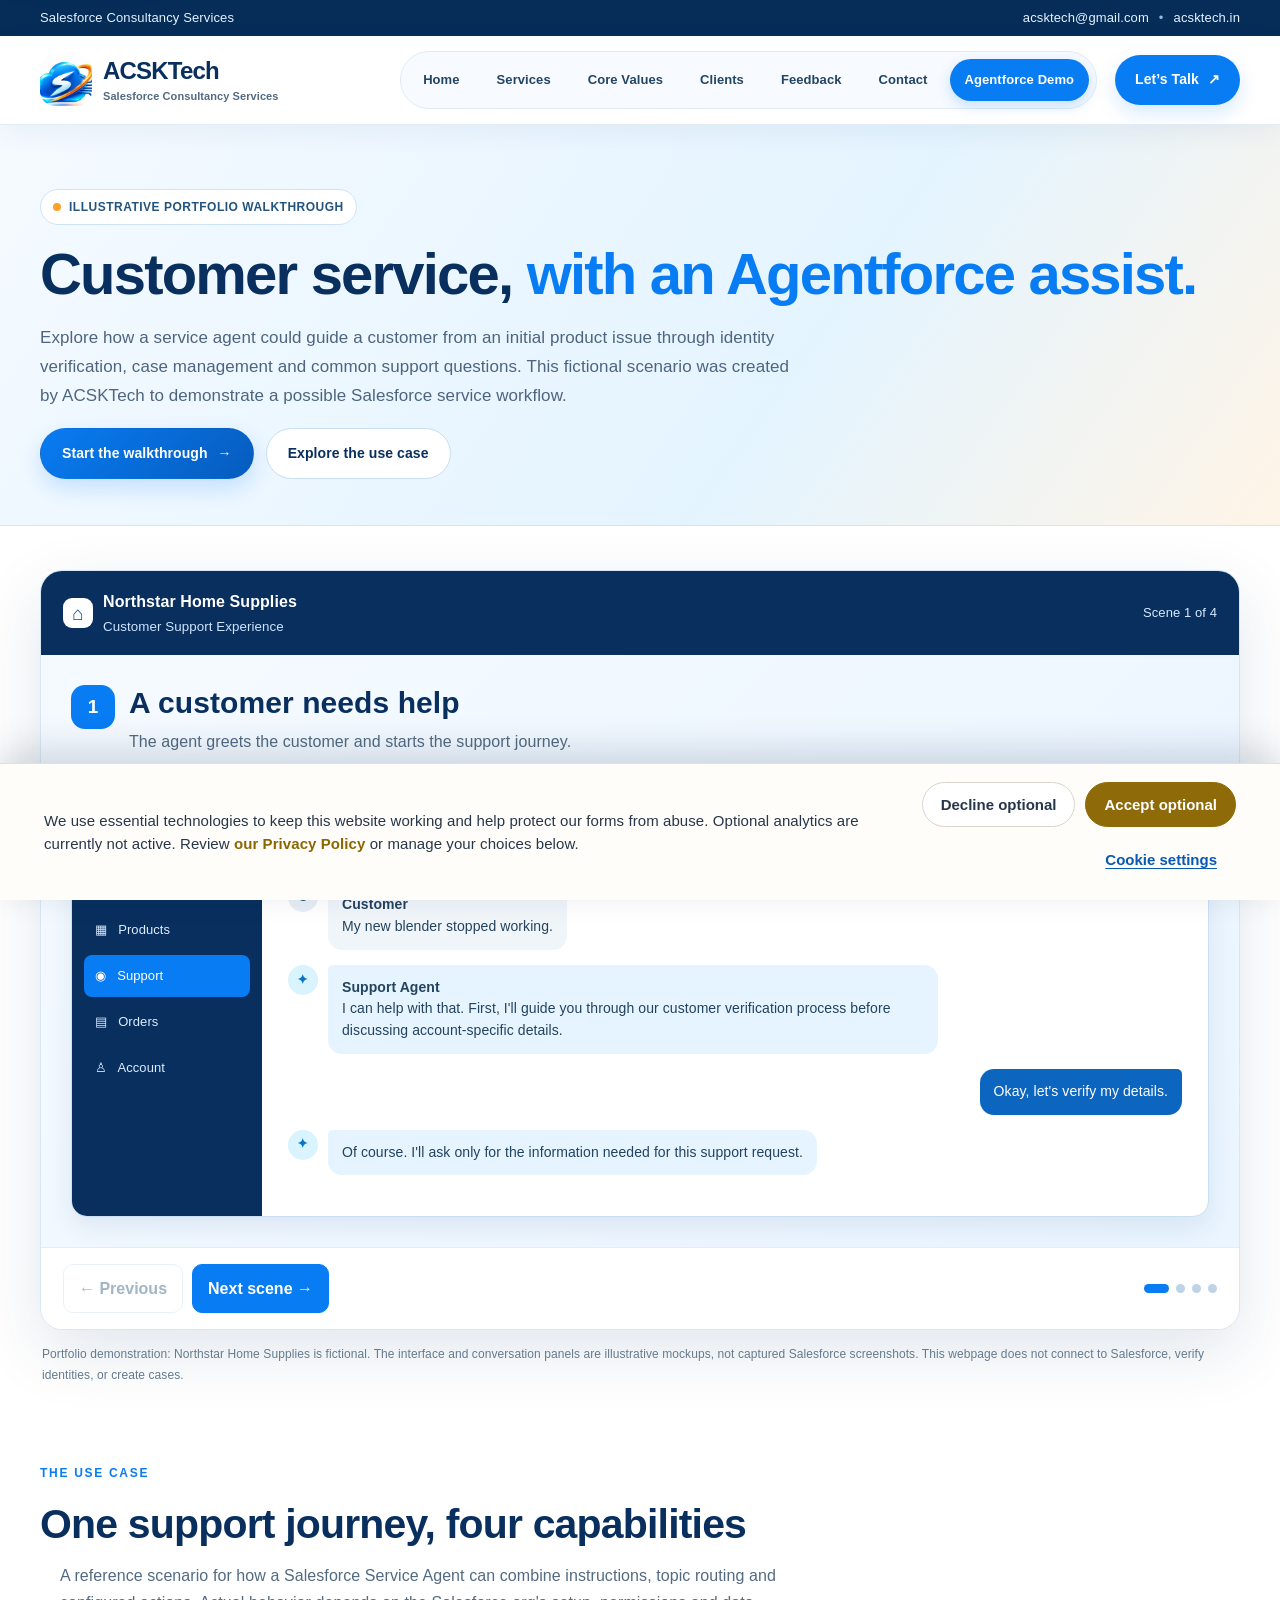
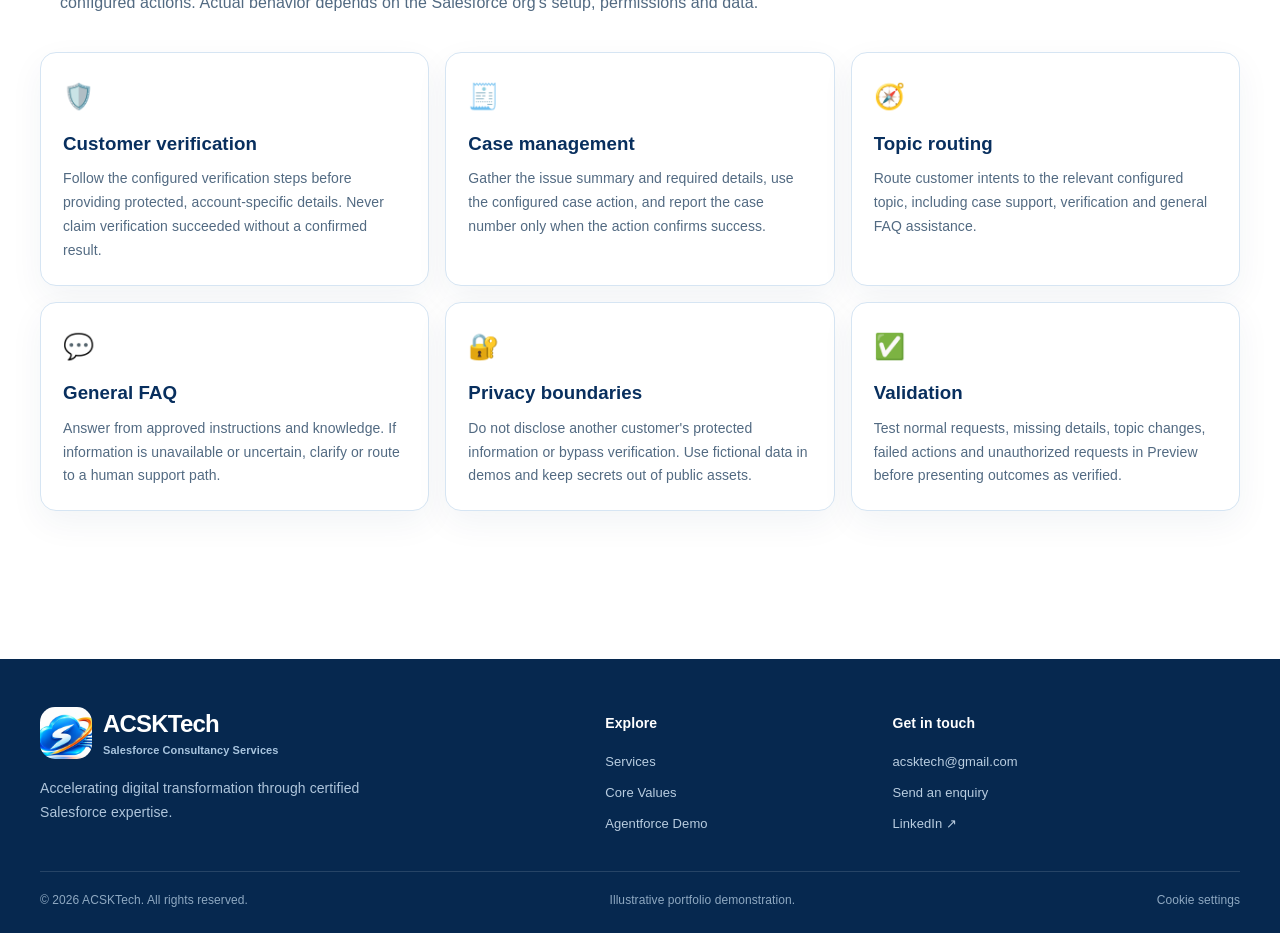
==== commit bdbe8289: "Add ACSKTech LinkedIn link to site footer" ====
--- a/agentforce-demo.html
+++ b/agentforce-demo.html
@@ -32,7 +32,7 @@
 </div></section>
 
 </main>
-<footer class="site-footer"><div class="container footer-grid"><div class="footer-brand"><a class="brand brand-footer" href="index.html"><img src="acsktech-logo-mark.jpg" alt="" width="46" height="46"><span class="brand-copy"><strong>ACSKTech</strong><small>Salesforce Consultancy Services</small></span></a><p>Accelerating digital transformation through certified Salesforce expertise.</p></div><div><h2>Explore</h2><ul><li><a href="services.html">Services</a></li><li><a href="values.html">Core Values</a></li><li><a href="agentforce-demo.html">Agentforce Demo</a></li></ul></div><div><h2>Get in touch</h2><ul><li><a href="mailto:acsktech@gmail.com">acsktech@gmail.com</a></li><li><a href="contact.html">Send an enquiry</a></li></ul></div></div><div class="container footer-bottom"><span>© <span data-year></span> ACSKTech. All rights reserved.</span><span>Illustrative portfolio demonstration.</span></div></footer>
+<footer class="site-footer"><div class="container footer-grid"><div class="footer-brand"><a class="brand brand-footer" href="index.html"><img src="acsktech-logo-mark.jpg" alt="" width="46" height="46"><span class="brand-copy"><strong>ACSKTech</strong><small>Salesforce Consultancy Services</small></span></a><p>Accelerating digital transformation through certified Salesforce expertise.</p></div><div><h2>Explore</h2><ul><li><a href="services.html">Services</a></li><li><a href="values.html">Core Values</a></li><li><a href="agentforce-demo.html">Agentforce Demo</a></li></ul></div><div><h2>Get in touch</h2><ul><li><a href="mailto:acsktech@gmail.com">acsktech@gmail.com</a></li><li><a href="contact.html">Send an enquiry</a></li><li><a href="https://www.linkedin.com/in/acsk-tech-501b32440/" target="_blank" rel="noopener noreferrer">LinkedIn ↗</a></li></ul></div></div><div class="container footer-bottom"><span>© <span data-year></span> ACSKTech. All rights reserved.</span><span>Illustrative portfolio demonstration.</span></div></footer>
 <script src="script.js" defer></script><script>
 (()=>{const slides=[...document.querySelectorAll('.slide')],dots=[...document.querySelectorAll('.dot-btn')],prev=document.getElementById('prev'),next=document.getElementById('next'),counter=document.getElementById('counter');let current=0;function show(n){current=Math.max(0,Math.min(slides.length-1,n));slides.forEach((s,i)=>{s.classList.toggle('active',i===current);s.setAttribute('aria-hidden',String(i!==current))});dots.forEach((d,i)=>{d.classList.toggle('active',i===current);if(i===current)d.setAttribute('aria-current','step');else d.removeAttribute('aria-current')});prev.disabled=current===0;next.textContent=current===slides.length-1?'Start again ↺':'Next scene →';counter.textContent='Scene '+(current+1)+' of '+slides.length}prev.addEventListener('click',()=>show(current-1));next.addEventListener('click',()=>show(current===slides.length-1?0:current+1));dots.forEach(d=>d.addEventListener('click',()=>show(Number(d.dataset.go))));document.addEventListener('keydown',e=>{if(e.altKey||e.ctrlKey||e.metaKey)return;if(e.key==='ArrowRight')show(current===slides.length-1?0:current+1);if(e.key==='ArrowLeft')show(current-1)});show(0)})();
 </script></body></html>
--- a/styles.css
+++ b/styles.css
@@ -69,3 +69,54 @@
 @media(max-width:900px){.nav-wrap{position:relative;min-height:78px;flex-wrap:wrap;padding-block:10px}.brand{min-width:0;margin-right:auto}.menu-toggle{display:flex}.primary-nav{display:none;order:5;flex-basis:100%;width:100%;border-radius:18px;align-items:stretch;flex-direction:column;padding:10px;margin:0 0 8px;background:#f7faff}.primary-nav.is-open{display:flex}.primary-nav a,.primary-nav a.active{width:100%;justify-content:flex-start;border-radius:12px;padding:12px 16px;min-height:46px;font-size:14px}.header-cta{margin-left:0}.hero-layout{padding-block:54px;gap:30px}.section{padding-block:58px}}
 @media(max-width:540px){.container{width:min(var(--max),calc(100% - 32px))}.topbar-inner{padding-block:7px;align-items:flex-start;flex-direction:column;gap:2px}.topbar-inner>span:last-child{overflow-wrap:anywhere}.brand img{width:44px;height:44px}.brand-copy strong{font-size:21px}.brand-copy small{font-size:10px}.header-cta{font-size:12px;padding:10px 13px}.hero-layout{grid-template-columns:1fr;min-height:auto;padding-block:46px}.hero h1{font-size:clamp(36px,10vw,48px)}.hero-lead{font-size:16px}.section{padding-block:48px}.button-row .button{width:100%}.footer-grid{gap:28px}}
 @media(prefers-reduced-motion:reduce){html{scroll-behavior:auto}*,*::before,*::after{animation-duration:.01ms!important;animation-iteration-count:1!important;transition-duration:.01ms!important;scroll-behavior:auto!important}}
+
+
+/* English cookie notice and privacy preferences */
+.cookie-banner{position:fixed;z-index:10000;inset:auto 0 0;background:#fffdf9;color:#26374a;border-top:1px solid #e7dfcf;box-shadow:0 -12px 35px rgba(8,35,64,.16);font-size:15px;line-height:1.55}
+.cookie-banner[hidden],.cookie-settings-panel[hidden]{display:none!important}
+.cookie-banner-inner{max-width:1240px;margin:0 auto;padding:18px 24px;display:flex;align-items:center;justify-content:space-between;gap:24px}
+.cookie-banner-inner>p{margin:0;max-width:850px}
+.cookie-banner a{color:#8b6500;font-weight:700}
+.cookie-banner-actions{display:flex;align-items:center;justify-content:flex-end;gap:10px;flex-wrap:wrap}
+.cookie-button{font:inherit;font-weight:750;border-radius:999px;min-height:44px;padding:10px 18px;cursor:pointer;white-space:nowrap}
+.cookie-button-primary{background:#8e6a08;color:#fff;border:1px solid #8e6a08}
+.cookie-button-secondary{background:#fff;color:#26374a;border:1px solid #d9d5cd}
+.cookie-button-link{background:transparent;color:#0759b5;border:1px solid transparent;text-decoration:underline;text-underline-offset:3px}
+.cookie-button:hover{filter:brightness(.96)}
+.cookie-settings-panel{max-width:1240px;margin:0 auto;padding:0 24px 22px}
+.cookie-settings-heading{display:flex;align-items:center;justify-content:space-between;gap:12px}
+.cookie-settings-heading h2{font-size:21px;margin:8px 0}
+.cookie-close{font-size:27px;line-height:1;background:transparent;border:0;color:#26374a;cursor:pointer}
+.cookie-preference{display:flex;align-items:center;justify-content:space-between;gap:18px;padding:12px 0;border-top:1px solid #e9e4da}
+.cookie-preference span{display:flex;flex-direction:column}
+.cookie-preference small{font-size:13px;font-weight:400;color:#596b7d}
+.cookie-preference input{width:20px;min-height:20px;accent-color:#087cf2}
+.footer-bottom [data-cookie-settings-link]{white-space:nowrap}
+@media(max-width:760px){.cookie-banner-inner{align-items:stretch;flex-direction:column;gap:14px;padding:16px}.cookie-banner-actions{justify-content:flex-start}.cookie-button{flex:1 1 auto}.cookie-settings-panel{padding:0 16px 18px}.cookie-banner{font-size:14px}}
+
+/* ACSKTech service-led refresh: integrations, security and clearer capability cards */
+.integration-section{background:linear-gradient(180deg,#fff 0%,#f5faff 100%)}
+.integration-grid{display:grid;grid-template-columns:repeat(3,minmax(0,1fr));gap:20px}
+.integration-card{position:relative;overflow:hidden;padding:28px;border:1px solid #dceaf7;border-radius:22px;background:rgba(255,255,255,.94);box-shadow:0 14px 34px rgba(8,56,111,.07);transition:transform .2s,box-shadow .2s,border-color .2s}
+.integration-card:before{content:"";position:absolute;inset:0 0 auto;height:4px;background:linear-gradient(90deg,var(--blue),var(--cyan),var(--orange))}
+.integration-card:hover{transform:translateY(-4px);box-shadow:0 20px 42px rgba(8,56,111,.12);border-color:#b9d9f5}
+.integration-symbol{display:grid;place-items:center;width:48px;height:48px;margin-bottom:19px;border-radius:15px;background:linear-gradient(135deg,#e4f5ff,#e6fbff);color:var(--blue);font-size:24px;font-weight:850}
+.integration-card h3{font-size:20px;line-height:1.3;color:var(--navy);margin-bottom:10px}
+.integration-card p{color:var(--muted);font-size:14px;line-height:1.8;margin-bottom:17px}
+.integration-note{display:inline-flex;padding:6px 10px;border-radius:999px;background:#eef7ff;color:#255b89;font-size:11px;font-weight:800}
+.integration-link{font-size:13px;font-weight:850;color:var(--blue)}
+.integration-footnote{margin:20px auto 0;max-width:900px;color:#61758a;font-size:12px;text-align:center}
+.security-section{background:#072f5d;color:#fff}
+.security-layout{display:grid;grid-template-columns:minmax(0,1.05fr) minmax(300px,.95fr);gap:56px;align-items:center}
+.security-layout h2{max-width:650px;font-size:clamp(29px,3.2vw,42px);line-height:1.18;letter-spacing:-1.2px;color:#fff;margin-bottom:16px}
+.security-layout>div:first-child>p:not(.eyebrow){color:#d4e7fa;max-width:650px;line-height:1.8;margin-bottom:25px}
+.security-layout .eyebrow{color:#8feaff}
+.security-points{border:1px solid rgba(255,255,255,.17);border-radius:20px;padding:8px 22px;background:rgba(255,255,255,.055)}
+.security-points>div{display:flex;align-items:flex-start;gap:16px;padding:17px 0;border-bottom:1px solid rgba(255,255,255,.14)}
+.security-points>div:last-child{border-bottom:0}
+.security-points>div>span{display:grid;place-items:center;flex:0 0 38px;height:38px;border-radius:12px;background:rgba(18,201,232,.15);color:#8feaff;font-size:12px;font-weight:900}
+.security-points p{margin:0;display:flex;flex-direction:column;gap:4px}
+.security-points strong{color:#fff;font-size:15px}
+.security-points small{color:#c5dcf2;font-size:13px;line-height:1.6}
+@media(max-width:850px){.integration-grid{grid-template-columns:1fr}.security-layout{grid-template-columns:1fr;gap:28px}.integration-card{padding:24px}}
+@media(prefers-reduced-motion:reduce){.integration-card{transition:none}.integration-card:hover{transform:none}}
